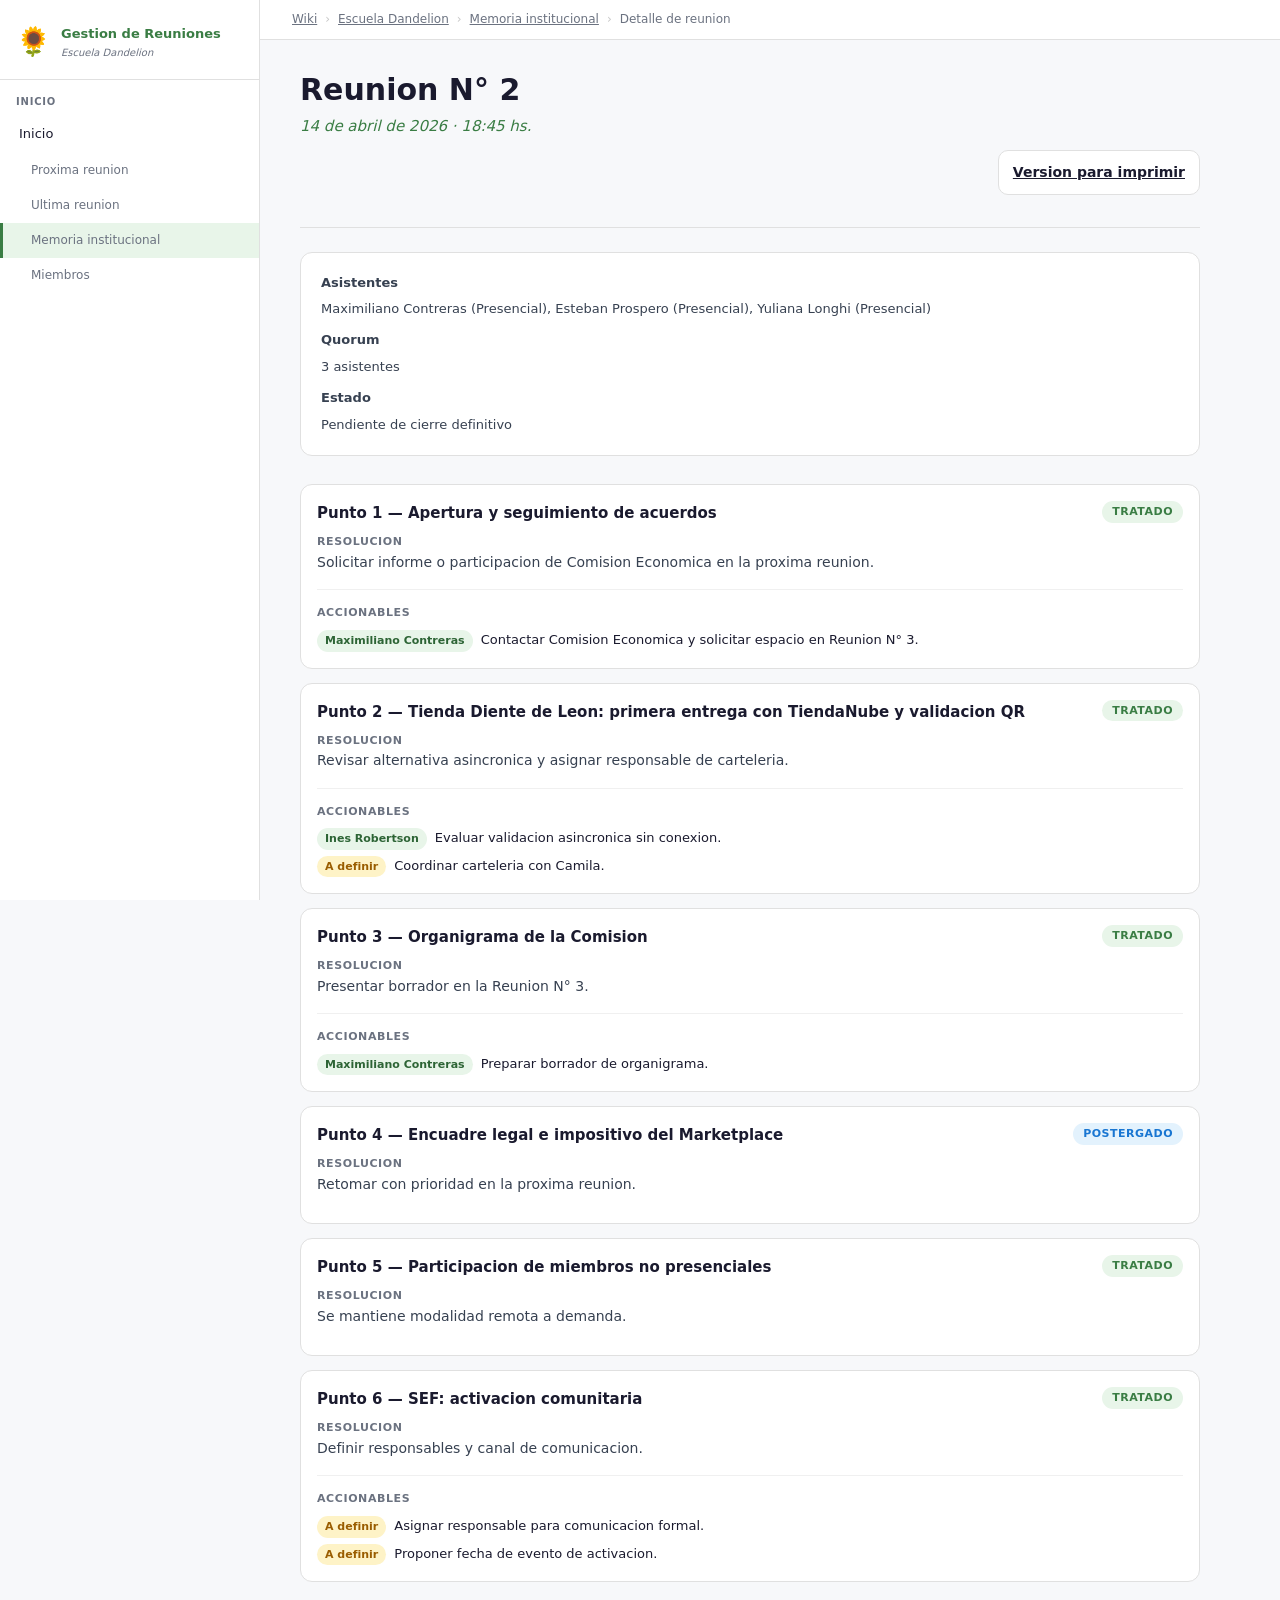
==== detalle-reunion.html @ a41a8931 "Primer commit: app completa de gestion de reuniones Co-Authored-By: Claude Sonnet 4.6 <noreply@anthr" ====
<!DOCTYPE html>
<html lang="es">
<head>
  <meta charset="UTF-8">
  <meta name="viewport" content="width=device-width, initial-scale=1.0">
  <title>Detalle de Reunion | Escuela Dandelion</title>
  <link rel="stylesheet" href="./styles/tokens.css?v=20260422-2">
  <link rel="stylesheet" href="./styles/layout.css?v=20260422-2">
  <link rel="stylesheet" href="./styles/module.css?v=20260422-2">
</head>
<body data-page="meeting-detail">
  <button class="menu-toggle" id="menuToggle" type="button" aria-label="Abrir menu">☰</button>
  <div class="sidebar-overlay" id="sidebarOverlay"></div>

  <aside class="sidebar" id="sidebar">
    <div class="sidebar-logo">
      <div class="logo-icon">🌻</div>
      <div>
        <div class="logo-text">Gestion de Reuniones</div>
        <div class="logo-sub">Escuela Dandelion</div>
      </div>
    </div>

    <div class="sidebar-section">Inicio</div>
    <a href="./index.html" class="sidebar-link">Inicio</a>
    <a href="./index.html" class="sidebar-link sub">Proxima reunion</a>
    <a href="./ultima-reunion.html" class="sidebar-link sub">Ultima reunion</a>
    <a href="./historico.html" class="sidebar-link current sub">Memoria institucional</a>
    <a href="./miembros.html" class="sidebar-link sub">Miembros</a>
  </aside>

  <main class="main-shell">
    <div class="topbar">
      <div class="breadcrumb">
        <a href="#">Wiki</a>
        <span class="sep">›</span>
        <a href="#">Escuela Dandelion</a>
        <span class="sep">›</span>
        <a href="./historico.html">Memoria institucional</a>
        <span class="sep">›</span>
        <span>Detalle de reunion</span>
      </div>
    </div>

    <div class="content">
      <header class="page-header page-header-compact">
        <h1 class="page-title" id="meetingDetailTitle">Detalle de reunion</h1>
        <p class="page-tagline" id="meetingDetailDate"></p>
        <div class="agenda-actions agenda-actions-top">
          <a class="action-btn" id="printMeetingLink" href="./print-acta.html" target="_blank" rel="noopener noreferrer">Version para imprimir</a>
        </div>
      </header>

      <section class="section">
        <div class="resolution-list" id="meetingDetailList"></div>
      </section>
    </div>
  </main>

  <script type="module" src="./js/app.js?v=20260422-2"></script>
</body>
</html>
---- styles/tokens.css ----
:root {
  --green: #3a7d44;
  --green-dark: #2d6435;
  --green-light: #e8f5e9;
  --green-mid: #c8e6c9;
  --earth: #6d4c41;
  --earth-light: #efebe9;
  --amber: #f59e0b;
  --amber-light: #fef3c7;
  --blue: #1976d2;
  --blue-light: #e3f2fd;
  --purple: #6d28d9;
  --purple-light: #ede9fe;
  --red: #c62828;
  --red-light: #fdecea;
  --text: #1a1a2e;
  --muted: #6b7280;
  --border: #e0e0e0;
  --bg: #f7f8fa;
  --card: #ffffff;
  --shadow-soft: 0 4px 16px rgba(0, 0, 0, 0.08);
  --sidebar-w: 260px;
  --radius-sm: 8px;
  --radius-md: 12px;
  --radius-lg: 16px;
}
---- styles/layout.css ----
*,
*::before,
*::after {
  box-sizing: border-box;
}

html {
  scroll-behavior: smooth;
}

body {
  margin: 0;
  font-family: -apple-system, BlinkMacSystemFont, "Segoe UI", system-ui, sans-serif;
  font-size: 14px;
  line-height: 1.6;
  color: var(--text);
  background: var(--bg);
}

a {
  color: inherit;
}

.menu-toggle {
  display: none;
  position: fixed;
  top: 10px;
  left: 10px;
  z-index: 200;
  width: 28px;
  height: 28px;
  border: none;
  border-radius: 6px;
  background: var(--green);
  color: #fff;
  cursor: pointer;
}

.sidebar-overlay {
  display: none;
  position: fixed;
  inset: 0;
  z-index: 90;
  background: rgba(0, 0, 0, 0.35);
}

.sidebar-overlay.visible {
  display: block;
}

.sidebar {
  position: fixed;
  top: 0;
  left: 0;
  width: var(--sidebar-w);
  height: 100vh;
  padding-bottom: 20px;
  background: var(--card);
  border-right: 1px solid var(--border);
  overflow-y: auto;
  z-index: 100;
  display: flex;
  flex-direction: column;
}

.sidebar-logo {
  display: flex;
  gap: 10px;
  align-items: center;
  padding: 20px 16px 14px;
  border-bottom: 1px solid var(--border);
}

.logo-icon {
  font-size: 28px;
}

.logo-text {
  font-size: 13px;
  font-weight: 700;
  color: var(--green);
}

.logo-sub {
  font-size: 10px;
  color: var(--muted);
  font-style: italic;
}

.sidebar-link {
  display: block;
  padding: 8px 16px;
  font-size: 13px;
  text-decoration: none;
  border-left: 3px solid transparent;
  transition: background 0.15s ease, color 0.15s ease, border-color 0.15s ease;
}

.sidebar-link:hover,
.sidebar-link.active,
.sidebar-link.current {
  background: var(--green-light);
  color: var(--green);
  border-left-color: var(--green);
}

.sidebar-link.sub {
  padding-left: 28px;
  font-size: 12px;
  color: var(--muted);
}

.sidebar-section {
  padding: 14px 16px 6px;
  font-size: 10px;
  font-weight: 700;
  color: var(--muted);
  text-transform: uppercase;
  letter-spacing: 0.8px;
}

.sidebar-note {
  margin: 0 16px;
  padding: 12px;
  border-radius: var(--radius-sm);
  background: var(--green-light);
  font-size: 12px;
  color: var(--green-dark);
}

.main-shell {
  margin-left: var(--sidebar-w);
  min-height: 100vh;
}

.topbar {
  position: sticky;
  top: 0;
  z-index: 50;
  display: flex;
  align-items: center;
  justify-content: space-between;
  gap: 16px;
  padding: 10px 32px;
  background: var(--card);
  border-bottom: 1px solid var(--border);
  font-size: 12px;
  color: var(--muted);
}

.breadcrumb {
  display: flex;
  align-items: center;
  gap: 8px;
  flex-wrap: wrap;
}

.sep {
  color: #c7c7c7;
}

.topbar-action {
  color: var(--green);
  text-decoration: none;
  font-weight: 600;
}

.content {
  max-width: 980px;
  padding: 32px 40px 80px;
}

.content.content-narrow {
  max-width: 860px;
}

.page-header {
  margin-bottom: 32px;
  padding-bottom: 20px;
  border-bottom: 1px solid var(--border);
}

.page-header.page-header-compact {
  margin-bottom: 24px;
}

.page-meta {
  display: flex;
  align-items: center;
  gap: 8px;
  margin-bottom: 10px;
  flex-wrap: wrap;
}

.badge {
  display: inline-block;
  padding: 2px 10px;
  border-radius: 999px;
  font-size: 11px;
  font-weight: 700;
  text-transform: uppercase;
  letter-spacing: 0.5px;
}

.badge-active {
  background: var(--green-light);
  color: var(--green);
}

.badge-pilot {
  background: var(--blue-light);
  color: var(--blue);
}

.badge-draft {
  background: #f3f4f6;
  color: var(--muted);
}

.page-title {
  margin: 0 0 6px;
  font-size: 30px;
  line-height: 1.2;
}

.page-tagline {
  margin: 0 0 12px;
  font-size: 15px;
  font-style: italic;
  color: var(--green);
}

.page-attrs {
  display: flex;
  flex-wrap: wrap;
  gap: 18px 24px;
}

.attr {
  font-size: 12px;
  color: var(--muted);
}

.attr strong {
  color: var(--text);
}

.section {
  margin-bottom: 40px;
  scroll-margin-top: 72px;
}

.section.section-tight {
  margin-bottom: 24px;
}

h2 {
  display: flex;
  align-items: center;
  gap: 8px;
  margin: 0 0 14px;
  padding-bottom: 6px;
  font-size: 18px;
  border-bottom: 2px solid var(--green-mid);
}

h2 .icon {
  font-size: 18px;
}

p {
  margin: 0 0 12px;
  color: #374151;
}

@media (max-width: 768px) {
  .menu-toggle {
    display: flex;
    align-items: center;
    justify-content: center;
  }

  .sidebar {
    transform: translateX(-100%);
    transition: transform 0.25s ease;
  }

  .sidebar.open {
    transform: translateX(0);
  }

  .main-shell {
    margin-left: 0;
  }

  .topbar {
    padding: 10px 16px 10px 48px;
    align-items: flex-start;
    flex-direction: column;
  }

  .content {
    padding: 16px 16px 56px;
  }

  .page-title {
    font-size: 24px;
  }

  .page-attrs {
    flex-direction: column;
    gap: 6px;
  }
}
---- styles/module.css ----
.project-grid,
.role-grid,
.tool-grid,
.stats-grid,
.grid-2 {
  display: grid;
  gap: 16px;
}

.project-grid {
  grid-template-columns: repeat(auto-fit, minmax(220px, 1fr));
  margin: 20px 0;
}

.project-card,
.panel-card,
.tool-card,
.role-card,
.stat-card,
.step-body {
  background: var(--card);
  border: 1px solid var(--border);
  border-radius: var(--radius-md);
}

.project-card {
  padding: 20px;
}

.project-card.active {
  border-top: 4px solid var(--green);
}

.project-card-icon {
  font-size: 28px;
  margin-bottom: 8px;
}

.project-card-name {
  font-size: 15px;
  font-weight: 700;
  margin-bottom: 6px;
}

.project-card-desc {
  margin: 0;
  font-size: 12px;
  color: var(--muted);
}

.callout {
  display: flex;
  gap: 12px;
  margin: 16px 0;
  padding: 14px 16px;
  border-radius: var(--radius-sm);
}

.callout .icon {
  flex-shrink: 0;
  font-size: 18px;
}

.callout-title {
  margin-bottom: 4px;
  font-size: 13px;
  font-weight: 700;
}

.callout-tip {
  background: var(--green-light);
  border-left: 4px solid var(--green);
}

.callout-warn {
  background: var(--amber-light);
  border-left: 4px solid var(--amber);
}

.steps {
  margin-top: 16px;
}

.step {
  display: flex;
  gap: 16px;
  margin-bottom: 8px;
}

.step-num {
  width: 30px;
  height: 30px;
  border-radius: 50%;
  flex-shrink: 0;
  display: flex;
  align-items: center;
  justify-content: center;
  background: var(--green);
  color: #fff;
  font-size: 13px;
  font-weight: 700;
}

.step-body {
  flex: 1;
  padding: 12px 16px;
}

.step-title {
  font-size: 13px;
  font-weight: 700;
  margin-bottom: 4px;
}

.step-desc {
  margin: 0;
  font-size: 12px;
  color: var(--muted);
}

.step-connector {
  width: 30px;
  margin: -2px 0;
  display: flex;
  justify-content: center;
}

.step-connector::before {
  content: "";
  width: 2px;
  height: 16px;
  background: var(--green-mid);
  display: block;
}

.stats-grid {
  grid-template-columns: repeat(auto-fit, minmax(170px, 1fr));
  margin-bottom: 20px;
}

.stat-card {
  padding: 16px;
  box-shadow: 0 1px 3px rgba(0, 0, 0, 0.04);
}

.stat-label {
  margin-bottom: 6px;
  font-size: 10px;
  font-weight: 700;
  text-transform: uppercase;
  letter-spacing: 0.8px;
  color: var(--muted);
}

.stat-value {
  font-size: 24px;
  font-weight: 800;
  line-height: 1;
  color: var(--text);
}

.stat-sub {
  margin-top: 6px;
  font-size: 11px;
  color: var(--muted);
}

.stat-card.green {
  background: var(--green-light);
}

.stat-card.green .stat-value,
.stat-card.green .stat-label {
  color: var(--green-dark);
}

.stat-card.blue {
  background: var(--blue-light);
}

.stat-card.blue .stat-value,
.stat-card.blue .stat-label {
  color: var(--blue);
}

.stat-card.amber {
  background: var(--amber-light);
}

.stat-card.amber .stat-value,
.stat-card.amber .stat-label {
  color: #9a5d00;
}

.grid-2 {
  grid-template-columns: 1fr 1fr;
  margin-bottom: 20px;
}

.panel-card {
  padding: 20px;
}

.panel-title {
  margin-bottom: 16px;
  font-size: 14px;
  font-weight: 700;
  color: var(--text);
}

.role-grid {
  grid-template-columns: repeat(auto-fit, minmax(200px, 1fr));
}

.role-card {
  padding: 18px;
  border-top: 4px solid var(--green);
}

.role-card.earth {
  border-top-color: var(--earth);
}

.role-card.blue {
  border-top-color: var(--blue);
}

.role-name {
  margin-bottom: 6px;
  font-size: 13px;
  font-weight: 700;
}

.role-desc {
  margin: 0;
  font-size: 12px;
  color: var(--muted);
}

.checklist {
  list-style: none;
  margin: 0;
  padding: 0;
}

.checklist li {
  display: flex;
  gap: 8px;
  align-items: flex-start;
  padding: 8px 0;
  border-bottom: 1px solid #f0f0f0;
  font-size: 13px;
  color: #374151;
}

.checklist li:last-child {
  border-bottom: none;
}

.checklist .box {
  width: 16px;
  height: 16px;
  margin-top: 2px;
  border: 2px solid var(--border);
  border-radius: 3px;
  flex-shrink: 0;
}

.tool-grid {
  grid-template-columns: repeat(auto-fit, minmax(220px, 1fr));
}

.meeting-hero {
  display: grid;
  grid-template-columns: 1.2fr 0.8fr;
  gap: 16px;
  margin-bottom: 20px;
}

.meeting-card {
  padding: 20px;
  background: var(--card);
  border: 1px solid var(--border);
  border-radius: var(--radius-md);
}

.meeting-card-primary {
  background: linear-gradient(180deg, #ffffff 0%, #f8fcf8 100%);
}

.meeting-date {
  margin-bottom: 8px;
  font-size: 24px;
  font-weight: 800;
  line-height: 1.2;
}

.meeting-copy,
.agenda-desc {
  margin: 0;
  color: var(--muted);
}

.agenda-list,
.resolution-list,
.history-list {
  display: grid;
  gap: 14px;
}

.agenda-item,
.resolution-card,
.history-card {
  padding: 16px;
  background: var(--card);
  border: 1px solid var(--border);
  border-radius: var(--radius-md);
}

.history-card-link {
  display: block;
  color: inherit;
  text-decoration: none;
}

.agenda-item {
  padding: 18px;
}

.agenda-empty,
.empty-note {
  padding: 16px;
  border: 1px dashed var(--border);
  border-radius: var(--radius-md);
  color: var(--muted);
  background: #fafafa;
}

.section-title-plain {
  margin: 0 0 10px;
  padding: 0;
  border: none;
  font-size: 22px;
  line-height: 1.25;
}

.meeting-callout {
  display: inline-flex;
  align-items: center;
  min-height: 40px;
  margin-bottom: 18px;
  padding: 8px 14px;
  border-radius: 999px;
  background: var(--amber-light);
  color: #9a5d00;
  font-size: 12px;
  font-weight: 700;
}

.agenda-head,
.resolution-head,
.history-head {
  display: flex;
  align-items: flex-start;
  justify-content: space-between;
  gap: 12px;
  margin-bottom: 8px;
}

.agenda-index,
.resolution-label,
.history-date {
  font-size: 11px;
  font-weight: 700;
  text-transform: uppercase;
  letter-spacing: 0.6px;
  color: var(--muted);
}

.agenda-title,
.resolution-title,
.history-title {
  font-size: 15px;
  font-weight: 700;
  color: var(--text);
}

.agenda-input {
  width: 100%;
  border: 1px solid var(--border);
  border-radius: 8px;
  padding: 10px 12px;
  font: inherit;
  color: var(--text);
  background: #fff;
}

.agenda-input:disabled {
  background: #f3f4f6;
  color: var(--muted);
}

.agenda-input-title {
  min-width: 260px;
  font-weight: 700;
}

.agenda-input-duration {
  width: 88px;
  text-align: center;
}

.checklist-input {
  flex: 1;
}

.agenda-textarea {
  margin-top: 10px;
  resize: vertical;
  min-height: 96px;
}

.compact-textarea {
  min-height: 84px;
}

.agenda-actions {
  display: flex;
  gap: 10px;
  justify-content: flex-end;
  flex-wrap: wrap;
  margin-top: 16px;
}

.agenda-actions-top {
  margin-top: 0;
  margin-bottom: 12px;
}

.action-btn {
  min-height: 40px;
  padding: 10px 14px;
  border: 1px solid var(--border);
  border-radius: 10px;
  background: #fff;
  color: var(--text);
  font: inherit;
  font-weight: 700;
  cursor: pointer;
}

.action-btn:disabled {
  cursor: not-allowed;
  opacity: 0.65;
}

.action-btn-primary {
  background: var(--green);
  color: #fff;
  border-color: var(--green);
}

.icon-btn {
  width: 36px;
  height: 36px;
  border: 1px solid var(--border);
  border-radius: 10px;
  background: #fff;
  color: var(--red);
  font: inherit;
  font-size: 22px;
  line-height: 1;
  cursor: pointer;
}

.detail-list {
  display: grid;
  gap: 10px;
}

.detail-item {
  display: grid;
  gap: 6px;
  font-size: 13px;
  color: #374151;
}

.detail-inline {
  display: grid;
  grid-template-columns: 1fr 1fr;
  gap: 12px;
}

.panel-subtitle {
  margin: 16px 0 10px;
  font-size: 13px;
  font-weight: 700;
  color: var(--text);
}

.attendees-list,
.members-list {
  display: grid;
  gap: 10px;
}

.attendee-row {
  display: flex;
  gap: 8px;
  align-items: center;
}

.attendee-row .agenda-input {
  flex: 1;
  min-width: 0;
}

.member-row {
  display: grid;
  grid-template-columns: 1fr 160px 36px;
  gap: 10px;
}

.member-row {
  grid-template-columns: 1fr 1fr 1fr 36px;
}

.resolution-block + .resolution-block {
  margin-top: 16px;
  padding-top: 14px;
  border-top: 1px solid #f0f0f0;
}

.resolution-select {
  width: 140px;
}

/* Título editable del punto: se ve como heading, revela border al activarse */
.resolution-card .agenda-input-title {
  border-color: transparent;
  background: transparent;
  padding-left: 0;
  font-size: 15px;
  font-weight: 700;
  flex: 1;
  min-width: 0;
  transition: border-color 0.15s, background 0.15s, padding 0.15s;
}

.resolution-card .agenda-input-title:hover {
  border-color: var(--border);
  background: #fafafa;
  padding-left: 12px;
}

.resolution-card .agenda-input-title:focus {
  border-color: var(--green-mid);
  background: #fff;
  padding-left: 12px;
  outline: none;
}

.checklist-select {
  width: 220px;
}

.action-checkbox {
  width: 18px;
  height: 18px;
  margin-top: 10px;
}

.inline-actions {
  display: flex;
  gap: 8px;
  align-items: center;
}

.print-shell {
  max-width: 860px;
  margin: 0 auto;
  padding: 32px 24px 48px;
  color: #111827;
  background: #fff;
}

.print-actions {
  display: flex;
  gap: 10px;
  justify-content: flex-end;
  margin-bottom: 24px;
}

.print-header {
  margin-bottom: 28px;
  padding-bottom: 18px;
  border-bottom: 1px solid #d1d5db;
}

.print-kicker {
  margin-bottom: 8px;
  font-size: 12px;
  font-weight: 700;
  text-transform: uppercase;
  letter-spacing: 0.8px;
  color: #4b5563;
}

.print-header h1 {
  margin: 0 0 10px;
  font-size: 30px;
  line-height: 1.15;
}

.print-header p {
  margin: 0;
  color: #4b5563;
}

.print-meta {
  margin-bottom: 24px;
}

.print-meta p {
  margin: 0 0 8px;
}

.print-list {
  display: grid;
  gap: 18px;
}

.print-item {
  padding-bottom: 16px;
  border-bottom: 1px solid #e5e7eb;
}

.print-item-head {
  display: flex;
  justify-content: space-between;
  gap: 16px;
  align-items: baseline;
  margin-bottom: 8px;
}

.print-item h2 {
  margin: 0;
  font-size: 18px;
}

.print-bullets {
  margin: 8px 0 0 18px;
}

@media print {
  @page {
    size: A4;
    margin: 2.5cm 2cm;
  }

  body {
    background: #fff;
  }

  .no-print {
    display: none !important;
  }

  .print-shell {
    max-width: none;
    padding: 0;
  }

  .print-header {
    page-break-after: avoid;
    break-after: avoid;
  }

  .print-item {
    page-break-inside: avoid;
    break-inside: avoid;
  }

  .print-item-head {
    page-break-after: avoid;
    break-after: avoid;
  }

  .print-meta {
    page-break-after: avoid;
    break-after: avoid;
  }
}

.access-grid {
  display: grid;
  grid-template-columns: 1fr 1fr;
  gap: 16px;
}

.access-card {
  display: block;
  padding: 20px;
  border: 1px solid var(--border);
  border-radius: var(--radius-md);
  background: var(--card);
  color: inherit;
  text-decoration: none;
}

.access-label {
  margin-bottom: 8px;
  font-size: 11px;
  font-weight: 700;
  text-transform: uppercase;
  letter-spacing: 0.6px;
  color: var(--green);
}

.access-title {
  margin-bottom: 6px;
  font-size: 18px;
  font-weight: 700;
  color: var(--text);
}

.access-copy {
  margin: 0;
  font-size: 13px;
  color: var(--muted);
}

/* ── Meta estática de reunión ──────────────────────────────────────────── */

.meeting-meta-static {
  display: grid;
  gap: 6px;
  padding: 12px 14px;
  background: var(--bg);
  border-radius: var(--radius-sm);
  border: 1px solid var(--border);
}

.meta-row {
  display: flex;
  gap: 10px;
  align-items: baseline;
  font-size: 13px;
}

.meta-label {
  min-width: 110px;
  font-size: 11px;
  font-weight: 700;
  text-transform: uppercase;
  letter-spacing: 0.5px;
  color: var(--muted);
  flex-shrink: 0;
}

.meta-value {
  color: var(--text);
  font-weight: 500;
}

/* ── Roster de asistentes ──────────────────────────────────────────────── */

.roster-row {
  display: flex;
  align-items: center;
  gap: 10px;
  padding: 6px 0;
  border-bottom: 1px solid #f0f0f0;
}

.roster-row:last-child {
  border-bottom: none;
}

.roster-name {
  flex: 1;
  font-size: 13px;
  color: var(--text);
  cursor: pointer;
  user-select: none;
}

.roster-mode-select {
  width: 130px;
}

/* ── Accionables por punto ─────────────────────────────────────────────── */

.resolution-label-row {
  display: flex;
  align-items: center;
  justify-content: space-between;
  gap: 10px;
  margin-bottom: 10px;
}

.resolution-select-sm {
  width: 170px;
  font-size: 12px;
  font-weight: 600;
  color: var(--muted);
  background: var(--bg);
  border-color: var(--border);
}

.actionables-list {
  margin-top: 6px;
}

.actionables-list .action-btn {
  font-size: 12px;
  font-weight: 600;
  color: var(--green);
  border-color: var(--green-mid);
  background: var(--green-light);
  min-height: 34px;
  padding: 6px 12px;
}

.actionables-list .action-btn:hover {
  background: var(--green-mid);
}

.actionable-row {
  display: grid;
  grid-template-columns: 1fr 180px 36px;
  gap: 8px;
  align-items: center;
  margin-bottom: 8px;
}

.actionable-member-select {
  width: 180px;
}

/* ── Resumen de accionables ────────────────────────────────────────────── */

.assignee-tag {
  display: inline-block;
  padding: 2px 8px;
  border-radius: 999px;
  font-size: 11px;
  font-weight: 700;
  background: var(--green-light);
  color: var(--green-dark);
  white-space: nowrap;
  flex-shrink: 0;
}

.assignee-tag.unassigned {
  background: var(--amber-light);
  color: #9a5d00;
}

.task-desc {
  flex: 1;
  font-size: 13px;
  color: var(--text);
}

.task-done .task-desc {
  text-decoration: line-through;
  color: var(--muted);
}

/* ── Accionables: lista de detalle (solo lectura) ──────────────────────── */

.actionable-display-list {
  list-style: none;
  margin: 8px 0 0;
  padding: 0;
  display: grid;
  gap: 6px;
}

.actionable-display-item {
  display: flex;
  align-items: baseline;
  gap: 8px;
  font-size: 13px;
  color: var(--text);
}

.actionable-display-item.done {
  opacity: 0.55;
  text-decoration: line-through;
}

/* ── Historial: notas de estado ────────────────────────────────────────── */

.history-actionable-note {
  margin: 0;
  font-size: 12px;
  color: var(--amber);
  font-weight: 600;
}

.history-actionable-note.has-unassigned {
  color: #c05621;
}

.history-clear-note {
  margin: 0;
  font-size: 12px;
  color: var(--green);
  font-weight: 600;
}

.history-status-note {
  margin: 0;
  font-size: 12px;
  color: var(--muted);
  font-style: italic;
}

/* ── Paginación ────────────────────────────────────────────────────────── */

.pagination {
  display: flex;
  align-items: center;
  gap: 12px;
  justify-content: center;
  margin-top: 24px;
  padding-top: 16px;
  border-top: 1px solid var(--border);
}

.page-indicator {
  font-size: 13px;
  color: var(--muted);
}

.sr-only {
  position: absolute;
  width: 1px;
  height: 1px;
  padding: 0;
  margin: -1px;
  overflow: hidden;
  clip: rect(0, 0, 0, 0);
  white-space: nowrap;
  border: 0;
}

.tool-card {
  display: flex;
  gap: 12px;
  align-items: flex-start;
  padding: 14px;
}

.tool-icon {
  flex-shrink: 0;
  font-size: 24px;
}

.tool-name {
  margin-bottom: 4px;
  font-size: 13px;
  font-weight: 700;
}

.tool-desc {
  font-size: 11px;
  color: var(--muted);
}

.table-wrap {
  overflow-x: auto;
}

.wiki-table {
  width: 100%;
  border-collapse: collapse;
  font-size: 13px;
}

.wiki-table th {
  padding: 10px 12px;
  text-align: left;
  background: var(--green-light);
  color: var(--green);
  border-bottom: 2px solid var(--green-mid);
}

.wiki-table td {
  padding: 10px 12px;
  border-bottom: 1px solid var(--border);
  vertical-align: top;
}

.wiki-table tr:last-child td {
  border-bottom: none;
}

@media (max-width: 768px) {
  .project-grid,
  .role-grid,
  .tool-grid,
  .stats-grid,
  .grid-2,
  .meeting-hero,
  .access-grid {
    grid-template-columns: 1fr;
  }

  .detail-inline {
    grid-template-columns: 1fr;
  }

  .attendee-row,
  .member-row {
    grid-template-columns: 1fr;
  }

  .actionable-row {
    grid-template-columns: 1fr 36px;
  }

  .actionable-member-select {
    grid-column: 1 / -1;
    width: 100%;
  }

  .roster-mode-select {
    width: 100%;
  }

  .resolution-label-row {
    flex-direction: column;
    align-items: flex-start;
  }

  .resolution-select-sm {
    width: 100%;
  }

  .agenda-head {
    flex-direction: column;
  }

  .inline-actions,
  .print-item-head {
    flex-direction: column;
    align-items: stretch;
  }

  .agenda-input-title,
  .agenda-input-duration {
    width: 100%;
  }

  .wiki-table {
    display: block;
    overflow-x: auto;
  }
}
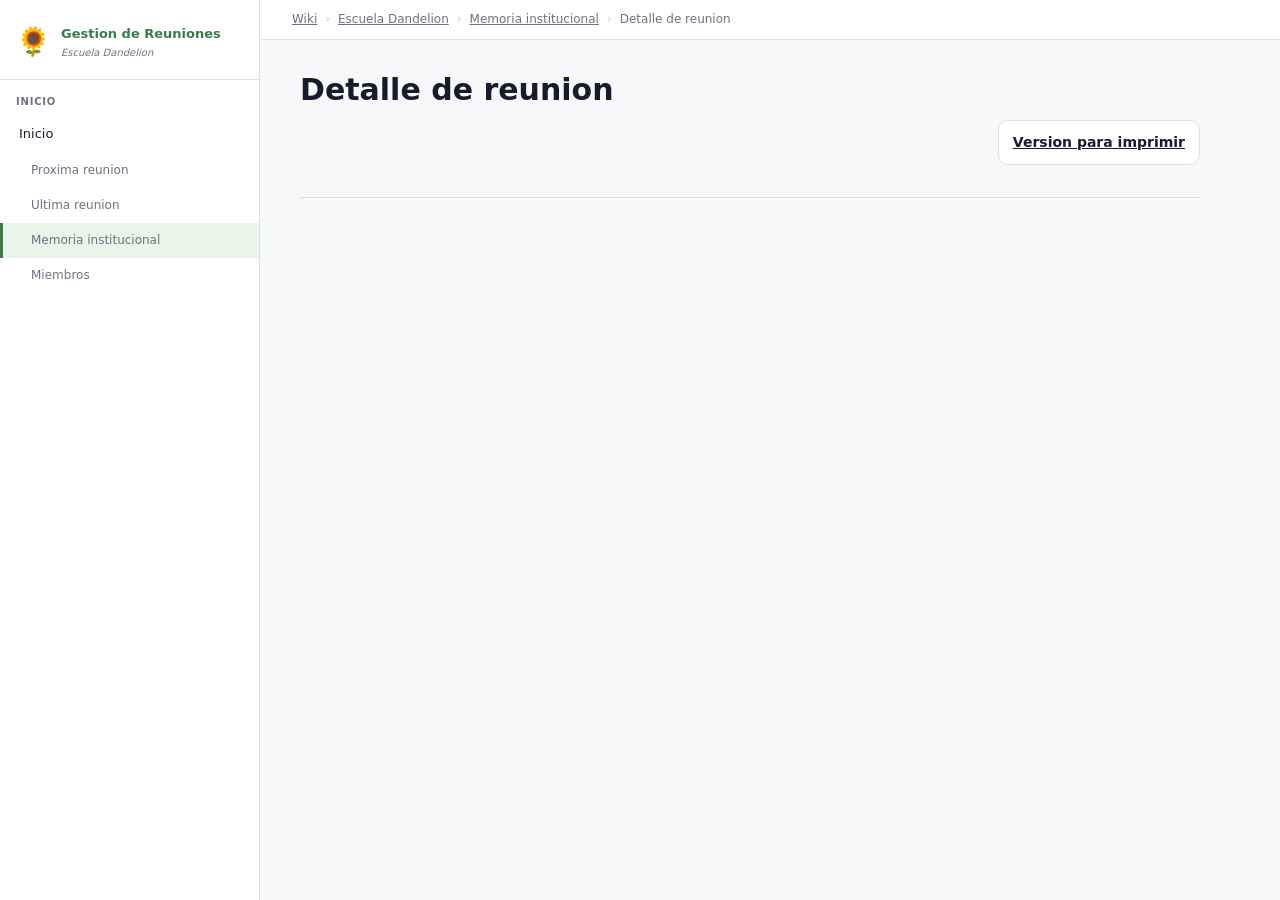
==== commit e5a11184: "Corregir rollover semanal de reuniones" ====
--- a/detalle-reunion.html
+++ b/detalle-reunion.html
@@ -4,9 +4,9 @@
   <meta charset="UTF-8">
   <meta name="viewport" content="width=device-width, initial-scale=1.0">
   <title>Detalle de Reunion | Escuela Dandelion</title>
-  <link rel="stylesheet" href="./styles/tokens.css?v=20260422-2">
-  <link rel="stylesheet" href="./styles/layout.css?v=20260422-2">
-  <link rel="stylesheet" href="./styles/module.css?v=20260422-2">
+  <link rel="stylesheet" href="./styles/tokens.css?v=20260430-1">
+  <link rel="stylesheet" href="./styles/layout.css?v=20260430-1">
+  <link rel="stylesheet" href="./styles/module.css?v=20260430-1">
 </head>
 <body data-page="meeting-detail">
   <button class="menu-toggle" id="menuToggle" type="button" aria-label="Abrir menu">☰</button>
@@ -57,6 +57,6 @@
     </div>
   </main>
 
-  <script type="module" src="./js/app.js?v=20260422-2"></script>
+  <script type="module" src="./js/app.js?v=20260430-1"></script>
 </body>
 </html>
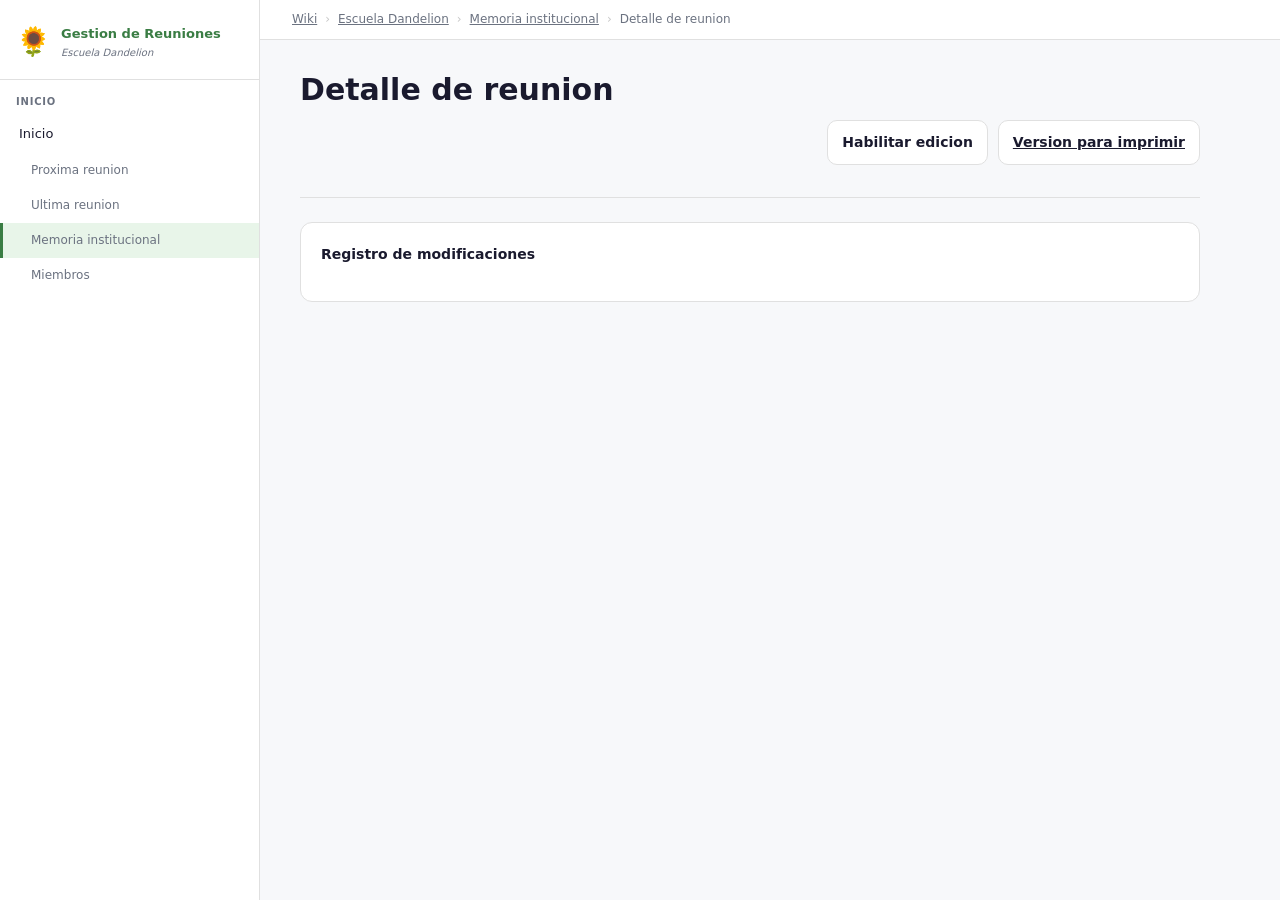
==== commit 63371f05: "Permitir corregir actas archivadas con trazabilidad" ====
--- a/detalle-reunion.html
+++ b/detalle-reunion.html
@@ -4,9 +4,9 @@
   <meta charset="UTF-8">
   <meta name="viewport" content="width=device-width, initial-scale=1.0">
   <title>Detalle de Reunion | Escuela Dandelion</title>
-  <link rel="stylesheet" href="./styles/tokens.css?v=20260430-1">
-  <link rel="stylesheet" href="./styles/layout.css?v=20260430-1">
-  <link rel="stylesheet" href="./styles/module.css?v=20260430-1">
+  <link rel="stylesheet" href="./styles/tokens.css?v=20260430-4">
+  <link rel="stylesheet" href="./styles/layout.css?v=20260430-4">
+  <link rel="stylesheet" href="./styles/module.css?v=20260430-4">
 </head>
 <body data-page="meeting-detail">
   <button class="menu-toggle" id="menuToggle" type="button" aria-label="Abrir menu">☰</button>
@@ -47,16 +47,23 @@
         <h1 class="page-title" id="meetingDetailTitle">Detalle de reunion</h1>
         <p class="page-tagline" id="meetingDetailDate"></p>
         <div class="agenda-actions agenda-actions-top">
+          <button class="action-btn" id="meetingEditBtn" type="button">Habilitar edicion</button>
+          <button class="action-btn" id="meetingCancelBtn" type="button" hidden>Cancelar</button>
+          <button class="action-btn action-btn-primary" id="meetingSaveBtn" type="button" hidden>Guardar cambios</button>
           <a class="action-btn" id="printMeetingLink" href="./print-acta.html" target="_blank" rel="noopener noreferrer">Version para imprimir</a>
         </div>
       </header>
 
       <section class="section">
         <div class="resolution-list" id="meetingDetailList"></div>
+        <article class="panel-card">
+          <div class="panel-title">Registro de modificaciones</div>
+          <div class="history-log" id="meetingChangeLog"></div>
+        </article>
       </section>
     </div>
   </main>
 
-  <script type="module" src="./js/app.js?v=20260430-1"></script>
+  <script type="module" src="./js/app.js?v=20260430-4"></script>
 </body>
 </html>
--- a/styles/module.css
+++ b/styles/module.css
@@ -485,6 +485,11 @@
   color: #374151;
 }
 
+.detail-note {
+  font-size: 12px;
+  color: var(--muted);
+}
+
 .detail-inline {
   display: grid;
   grid-template-columns: 1fr 1fr;
@@ -523,6 +528,41 @@
 
 .member-row {
   grid-template-columns: 1fr 1fr 1fr 36px;
+}
+
+.check-inline {
+  display: inline-flex;
+  align-items: center;
+  gap: 6px;
+  font-size: 12px;
+  color: var(--muted);
+}
+
+.history-log {
+  display: grid;
+  gap: 12px;
+}
+
+.history-log-entry {
+  padding: 12px 14px;
+  border: 1px solid var(--border);
+  border-radius: var(--radius-sm);
+  background: var(--bg);
+}
+
+.history-log-entry p {
+  margin: 6px 0 0;
+  font-size: 13px;
+  color: var(--text);
+}
+
+.history-log-head {
+  display: flex;
+  justify-content: space-between;
+  gap: 12px;
+  align-items: baseline;
+  font-size: 12px;
+  color: var(--muted);
 }
 
 .resolution-block + .resolution-block {
